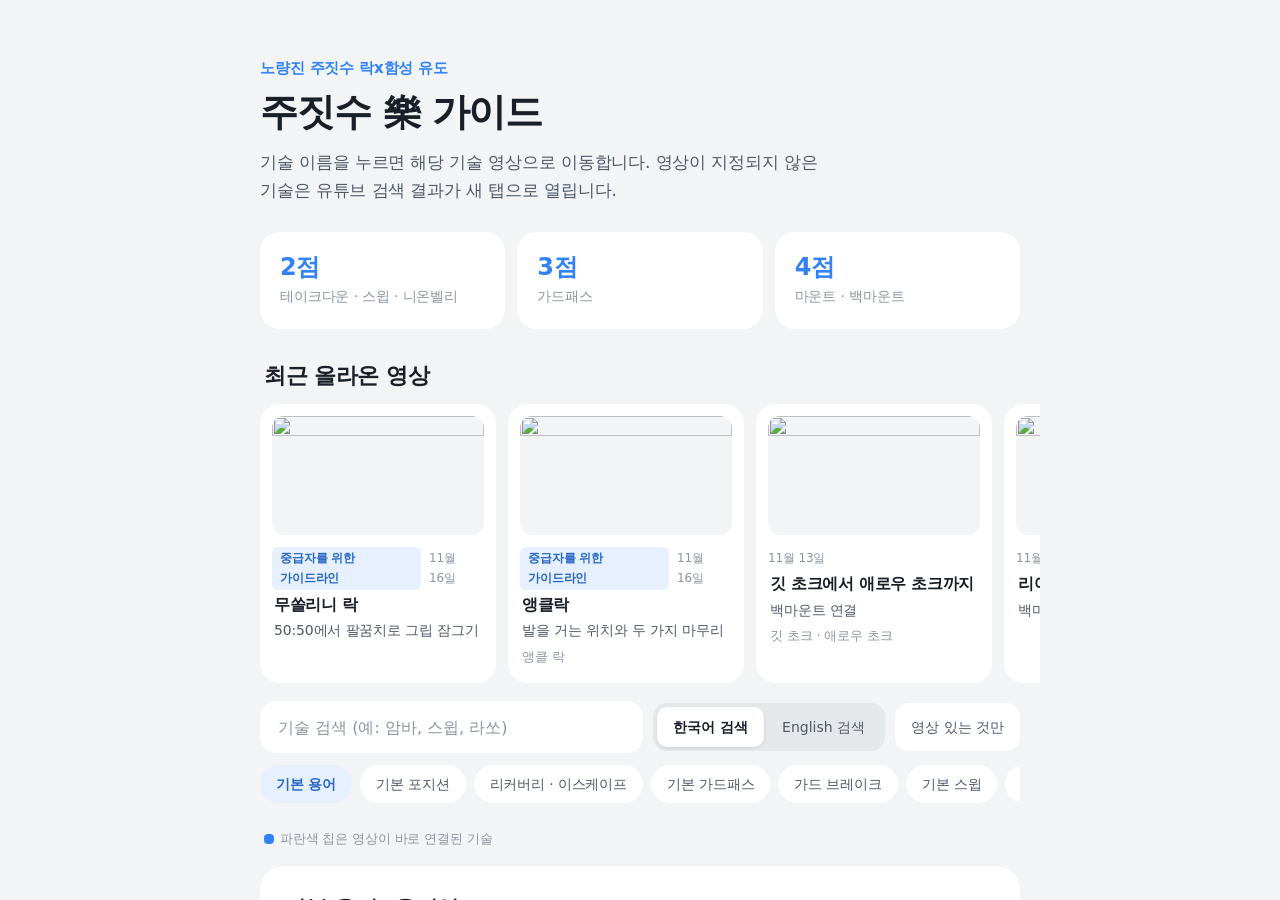
==== index.html @ d5882f91 "최근 올라온 영상 카드, 영상 있는 기술만 보기, 결과 개수, 안내 줄 추가 - 동기화가 기록한 sync/videos.json 으로 최근 영상 8개를 썸네일 카드로 표시 - 검색창" ====
<!doctype html>
<html lang="ko">
<head>
<meta charset="utf-8">
<meta name="viewport" content="width=device-width, initial-scale=1">
<title>주짓수 화이트벨트 영상</title>
<link rel="stylesheet" href="https://cdn.jsdelivr.net/gh/orioncactus/pretendard@v1.3.9/dist/web/variable/pretendardvariable-dynamic-subset.min.css">
<link rel="stylesheet" href="css/style.css?v=20261117e">
</head>
<body>
<div id="scroll">
<div class="wrap">
<header>
  <div class="eyebrow" id="site-eyebrow">노량진 주짓수락 · White Belt</div>
  <h1 id="site-title">화이트벨트 기술 영상</h1>
  <p class="lede" id="site-lede">기술 이름을 누르면 해당 기술 영상으로 이동합니다.</p>
  <div class="preview" id="preview-banner" hidden>관리자 페이지에서 편집 중인 내용을 미리 보는 중입니다. 아직 반영된 내용이 아닙니다.</div>
  <div class="score" id="site-scores" aria-label="기본 점수 체계"></div>
</header>

<section id="recent" class="recent" aria-label="최근 올라온 영상" hidden></section>

<div class="bar">
  <div class="tools">
    <div class="search"><input id="q" type="search" placeholder="기술 검색 (예: 암바, 스윕, 라쏘)" aria-label="기술 검색" autocomplete="off"></div>
    <div class="seg" id="lang-seg" role="group" aria-label="검색 언어">
      <button id="lang-ko" type="button" aria-pressed="true">한국어 검색</button>
      <button id="lang-en" type="button" aria-pressed="false">English 검색</button>
    </div>
    <button class="toggle" id="only-video" type="button" aria-pressed="false">영상 있는 것만</button>
  </div>
  <nav id="nav" aria-label="분류"></nav>
</div>

<div class="legend" id="legend"><span><i></i>파란색 칩은 영상이 바로 연결된 기술</span><span id="result-count" aria-live="polite"></span></div>

<main id="main"></main>

<footer>
  <p id="site-footer"></p>
  <p id="admin-link-wrap"><a id="admin-link" href="admin">관리자</a></p>
</footer>
</div>
</div>
<script src="data.js?v=20261117e"></script>
<script src="js/shared.js?v=20261117e"></script>
<script src="js/app.js?v=20261117e"></script>
</body>
</html>
---- css/style.css ----
/* 토스 스타일: 회색 바탕 위에 평평한 흰 카드, 큰 제목, 파란 포인트 하나.
   #scroll 영역만 스크롤되고, 검색 바(.bar)는 그 맨 위에 고정됩니다. */
:root {
  --bg: #f2f4f6;
  --surface: #ffffff;
  --ink: #191f28;
  --ink-2: #4e5968;
  --muted: #8b95a1;
  --line: #e5e8eb;
  --fill: #f2f4f6;
  --fill-hover: #e5e8eb;
  --accent: #3182f6;
  --accent-ink: #ffffff;
  --accent-soft: color-mix(in srgb, var(--accent) 12%, var(--surface));
  --accent-text: color-mix(in srgb, var(--accent) 80%, #000);
  --mat: #4e5968;
  --danger: #f04452;
  --radius: 24px;
  --shadow: none;
  --font-display: "Pretendard Variable", Pretendard, -apple-system, BlinkMacSystemFont, "Apple SD Gothic Neo", "Malgun Gothic", system-ui, sans-serif;
  --font-body: var(--font-display);
  color-scheme: light;
}
@media (prefers-color-scheme: dark) {
  :root:not([data-theme="light"]) {
    --bg: #17171c; --surface: #202027; --ink: #f9fafb; --ink-2: #c3c6cb; --muted: #9ea4ad;
    --line: #2e2e38; --fill: #2b2b34; --fill-hover: #363641;
    --accent: #4593fc; --accent-ink: #ffffff; --mat: #c3c6cb; --danger: #f66570;
    --accent-text: color-mix(in srgb, var(--accent) 80%, #fff);
    color-scheme: dark;
  }
}
:root[data-theme="dark"] {
  --bg: #17171c; --surface: #202027; --ink: #f9fafb; --ink-2: #c3c6cb; --muted: #9ea4ad;
  --line: #2e2e38; --fill: #2b2b34; --fill-hover: #363641;
  --accent: #4593fc; --accent-ink: #ffffff; --mat: #c3c6cb; --danger: #f66570;
  --accent-text: color-mix(in srgb, var(--accent) 80%, #fff);
  color-scheme: dark;
}
* { box-sizing: border-box; -webkit-tap-highlight-color: transparent; }
[hidden] { display: none !important; }

html, body { height: 100%; margin: 0; }
body {
  height: 100dvh;
  overflow: hidden;
  background: var(--bg); color: var(--ink);
  font-family: var(--font-body); font-size: 16px; line-height: 1.6;
  letter-spacing: -0.01em;
  word-break: keep-all; overflow-wrap: break-word;
  -webkit-font-smoothing: antialiased;
}
#scroll {
  height: 100%;
  overflow-y: auto;
  -webkit-overflow-scrolling: touch;
  overscroll-behavior: contain;
  scroll-behavior: smooth;
  padding-left: max(20px, env(safe-area-inset-left, 0px));
  padding-right: max(20px, env(safe-area-inset-right, 0px));
  padding-bottom: 72px;
}
.wrap { max-width: 760px; margin: 0 auto; }
a:focus-visible, button:focus-visible, input:focus-visible, textarea:focus-visible, select:focus-visible, summary:focus-visible {
  outline: 2px solid var(--accent); outline-offset: 2px;
}

/* 머리말 */
header { padding-block: 56px 28px; }
.eyebrow { display: block; font-size: 15px; font-weight: 600; color: var(--accent); }
h1 { font-family: var(--font-display); font-weight: 700; font-size: clamp(28px, 6vw, 38px); line-height: 1.3; letter-spacing: -0.03em; margin: 8px 0 12px; text-wrap: balance; }
.lede { color: var(--ink-2); font-size: 17px; line-height: 1.6; max-width: 36em; margin: 0; }
.preview { margin-top: 16px; padding: 12px 16px; font-size: 14px; border-radius: 14px; background: var(--accent-soft); color: var(--accent-text); }

.score { display: grid; grid-template-columns: repeat(auto-fit, minmax(150px, 1fr)); gap: 12px; margin-top: 28px; }
.score div { padding: 20px; background: var(--surface); border-radius: 20px; min-width: 0; }
.score b { font-weight: 700; font-size: 24px; letter-spacing: -0.02em; color: var(--accent); display: block; line-height: 1.3; }
.score span { font-size: 14px; color: var(--muted); }

/* 검색 바 */
.bar { position: sticky; top: 0; z-index: 20; background: var(--bg); padding-block: 12px 10px; }
.tools { display: flex; flex-wrap: wrap; gap: 10px; align-items: center; }
.search { flex: 1 1 240px; min-width: 0; }
.search input {
  width: 100%; height: 52px; font: inherit; font-size: 16px; color: var(--ink); background: var(--surface);
  border: 0; padding: 0 18px; border-radius: 16px; box-shadow: inset 0 0 0 2px transparent;
  transition: box-shadow .15s;
}
.search input::placeholder { color: var(--muted); }
.search input:focus { outline: 0; box-shadow: inset 0 0 0 2px var(--accent); }
.seg { display: inline-flex; padding: 4px; gap: 2px; border-radius: 14px; background: var(--fill-hover); }
.seg button { font: inherit; font-size: 14px; height: 40px; padding: 0 16px; border: 0; border-radius: 10px; background: transparent; color: var(--ink-2); cursor: pointer; transition: background .15s, color .15s; }
.seg button[aria-pressed="true"] { background: var(--surface); color: var(--ink); font-weight: 600; box-shadow: 0 1px 3px rgba(0, 0, 0, .1); }
nav { display: flex; gap: 8px; overflow-x: auto; margin-top: 12px; padding-bottom: 2px; scrollbar-width: none; }
nav::-webkit-scrollbar { display: none; }
nav a { flex: none; display: inline-flex; align-items: center; height: 38px; font-size: 14px; font-weight: 500; color: var(--ink-2); text-decoration: none; padding: 0 16px; border-radius: 999px; background: var(--surface); transition: background .15s, color .15s; }
nav a:hover { color: var(--ink); }
nav a[aria-current="true"] { background: var(--accent-soft); color: var(--accent-text); font-weight: 600; }

/* 최근 올라온 영상 */
.recent { margin-top: 4px; }
.recent h2 { margin: 0 0 12px 4px; }
.rail { display: flex; gap: 12px; overflow-x: auto; scroll-snap-type: x proximity; padding: 2px 0 6px; scrollbar-width: none; margin-right: -20px; padding-right: 20px; }
.rail::-webkit-scrollbar { display: none; }
.vcard { flex: none; width: 236px; scroll-snap-align: start; display: flex; flex-direction: column; gap: 4px; padding: 12px 12px 16px; background: var(--surface); border-radius: 20px; color: var(--ink); text-decoration: none; transition: transform .1s; }
.vcard:active { transform: scale(.98); }
.vcard img { display: block; width: 100%; aspect-ratio: 16 / 9; object-fit: cover; border-radius: 12px; background: var(--fill); margin-bottom: 8px; }
.vmeta { display: flex; align-items: center; gap: 8px; min-height: 22px; }
.vtag { font-size: 12px; font-weight: 600; color: var(--accent-text); background: var(--accent-soft); padding: 2px 8px; border-radius: 6px; }
.vdate { font-size: 12px; color: var(--muted); }
.vtitle { font-size: 16px; font-weight: 700; line-height: 1.4; letter-spacing: -0.02em; padding-inline: 2px; }
.vsub { font-size: 14px; color: var(--ink-2); line-height: 1.45; padding-inline: 2px; display: -webkit-box; -webkit-line-clamp: 2; -webkit-box-orient: vertical; overflow: hidden; }
.vtech { font-size: 13px; color: var(--muted); padding-inline: 2px; margin-top: 2px; }

/* 안내 줄 + 결과 개수 */
.legend { display: flex; justify-content: space-between; align-items: center; gap: 12px; margin: 14px 4px 0; font-size: 13px; color: var(--muted); }
.legend i { display: inline-block; width: 10px; height: 10px; border-radius: 4px; background: var(--accent); margin-right: 6px; vertical-align: -1px; }
#result-count { font-weight: 600; color: var(--ink-2); }
.toggle { font: inherit; font-size: 14px; height: 48px; padding: 0 16px; border: 0; border-radius: 14px; background: var(--surface); color: var(--ink-2); cursor: pointer; transition: background .15s, color .15s; }
.toggle[aria-pressed="true"] { background: var(--accent-soft); color: var(--accent-text); font-weight: 600; }

/* 분류 카드 */
main section {
  margin-top: 16px; padding: 28px 24px 12px;
  background: var(--surface); border-radius: var(--radius);
  scroll-margin-top: calc(var(--bar-h, 130px) + 4px);
}
h2 { font-family: var(--font-display); font-weight: 700; font-size: 22px; line-height: 1.35; letter-spacing: -0.02em; margin: 0 0 4px; }
.desc { color: var(--muted); font-size: 15px; margin: 0 0 8px; }
.row { display: grid; grid-template-columns: 140px 1fr; gap: 10px 16px; padding: 20px 0; border-top: 1px solid var(--line); }
.rows .row:first-child { border-top: 0; }
.row h3 { margin: 0; font-size: 15px; font-weight: 600; color: var(--ink-2); padding-top: 9px; min-width: 0; }
.note { font-size: 14px; padding: 12px 14px; border-radius: 14px; background: var(--fill); color: var(--ink-2); margin: 0 0 12px; }
.pills { display: flex; flex-wrap: wrap; gap: 8px; min-width: 0; }
.pill {
  display: inline-flex; align-items: center;
  min-height: 40px; padding: 0 16px; font-size: 15px; font-weight: 500; border-radius: 12px;
  color: var(--ink); text-decoration: none; background: var(--fill);
  transition: background .15s, transform .1s;
}
.pill:hover { background: var(--fill-hover); }
.pill:active { transform: scale(.97); }
/* 영상 주소가 지정된 기술: 파란색 */
.pill.has-video { background: var(--accent-soft); color: var(--accent-text); font-weight: 600; }
.pill.has-video:hover { background: color-mix(in srgb, var(--accent) 20%, var(--surface)); }
.empty { padding: 56px 0; text-align: center; color: var(--muted); }

footer { margin-top: 40px; padding-inline: 4px; font-size: 13px; line-height: 1.6; color: var(--muted); text-align: center; }
footer p { margin: 0 0 8px; }
footer a { color: var(--muted); }

@media (max-width: 560px) {
  header { padding-block: 36px 20px; }
  .lede { font-size: 16px; }
  .bar { padding-block: 8px 8px; }
  .search input { height: 46px; border-radius: 14px; }
  .seg { padding: 3px; }
  .seg button { height: 34px; font-size: 13px; padding: 0 14px; }
  .toggle { height: 40px; font-size: 13px; padding: 0 14px; border-radius: 12px; }
  .vcard { width: 212px; }
  nav { margin-top: 8px; }
  nav a { height: 34px; padding: 0 14px; }
  main section { padding: 22px 18px 8px; border-radius: 20px; }
  .row { grid-template-columns: 1fr; padding: 16px 0; }
  .row h3 { padding-top: 0; }
  /* 점수표는 한 장의 목록 카드로 */
  .score { grid-template-columns: 1fr; gap: 0; padding: 6px 20px; background: var(--surface); border-radius: 20px; }
  .score div { display: flex; justify-content: space-between; align-items: center; gap: 16px; padding: 14px 0; border-radius: 0; background: none; }
  .score div + div { border-top: 1px solid var(--line); }
  .score b { font-size: 20px; flex: none; }
  .score span { text-align: right; }
}
@media (prefers-reduced-motion: reduce) {
  #scroll { scroll-behavior: auto; }
  .pill, .seg button, .toggle, nav a, .search input, .vcard { transition: none; }
  .pill:active, .vcard:active { transform: none; }
}
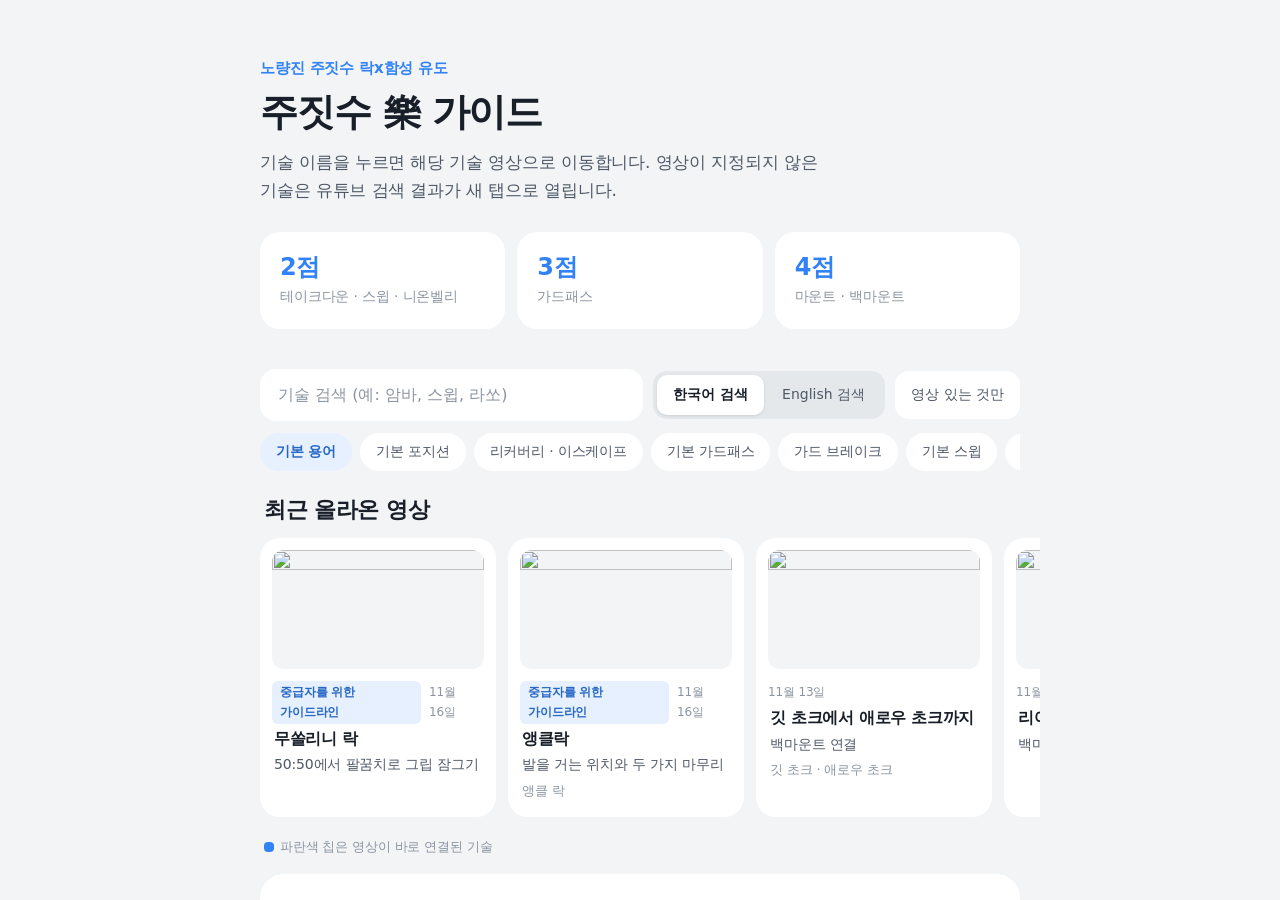
==== commit fa19244f: "검색창이 먼저 보이도록 최근 영상 카드를 검색 바 아래로 이동 Co-Authored-By: Claude Sonnet 5.5 <noreply@anthropic.com> Claude-" ====
--- a/index.html
+++ b/index.html
@@ -5,7 +5,7 @@
 <meta name="viewport" content="width=device-width, initial-scale=1">
 <title>주짓수 화이트벨트 영상</title>
 <link rel="stylesheet" href="https://cdn.jsdelivr.net/gh/orioncactus/pretendard@v1.3.9/dist/web/variable/pretendardvariable-dynamic-subset.min.css">
-<link rel="stylesheet" href="css/style.css?v=20261117e">
+<link rel="stylesheet" href="css/style.css?v=20261117f">
 </head>
 <body>
 <div id="scroll">
@@ -17,8 +17,6 @@
   <div class="preview" id="preview-banner" hidden>관리자 페이지에서 편집 중인 내용을 미리 보는 중입니다. 아직 반영된 내용이 아닙니다.</div>
   <div class="score" id="site-scores" aria-label="기본 점수 체계"></div>
 </header>
-
-<section id="recent" class="recent" aria-label="최근 올라온 영상" hidden></section>
 
 <div class="bar">
   <div class="tools">
@@ -32,6 +30,8 @@
   <nav id="nav" aria-label="분류"></nav>
 </div>
 
+<section id="recent" class="recent" aria-label="최근 올라온 영상" hidden></section>
+
 <div class="legend" id="legend"><span><i></i>파란색 칩은 영상이 바로 연결된 기술</span><span id="result-count" aria-live="polite"></span></div>
 
 <main id="main"></main>
@@ -42,8 +42,8 @@
 </footer>
 </div>
 </div>
-<script src="data.js?v=20261117e"></script>
-<script src="js/shared.js?v=20261117e"></script>
-<script src="js/app.js?v=20261117e"></script>
+<script src="data.js?v=20261117f"></script>
+<script src="js/shared.js?v=20261117f"></script>
+<script src="js/app.js?v=20261117f"></script>
 </body>
 </html>
--- a/css/style.css
+++ b/css/style.css
@@ -98,7 +98,7 @@
 nav a[aria-current="true"] { background: var(--accent-soft); color: var(--accent-text); font-weight: 600; }
 
 /* 최근 올라온 영상 */
-.recent { margin-top: 4px; }
+.recent { margin-top: 12px; }
 .recent h2 { margin: 0 0 12px 4px; }
 .rail { display: flex; gap: 12px; overflow-x: auto; scroll-snap-type: x proximity; padding: 2px 0 6px; scrollbar-width: none; margin-right: -20px; padding-right: 20px; }
 .rail::-webkit-scrollbar { display: none; }
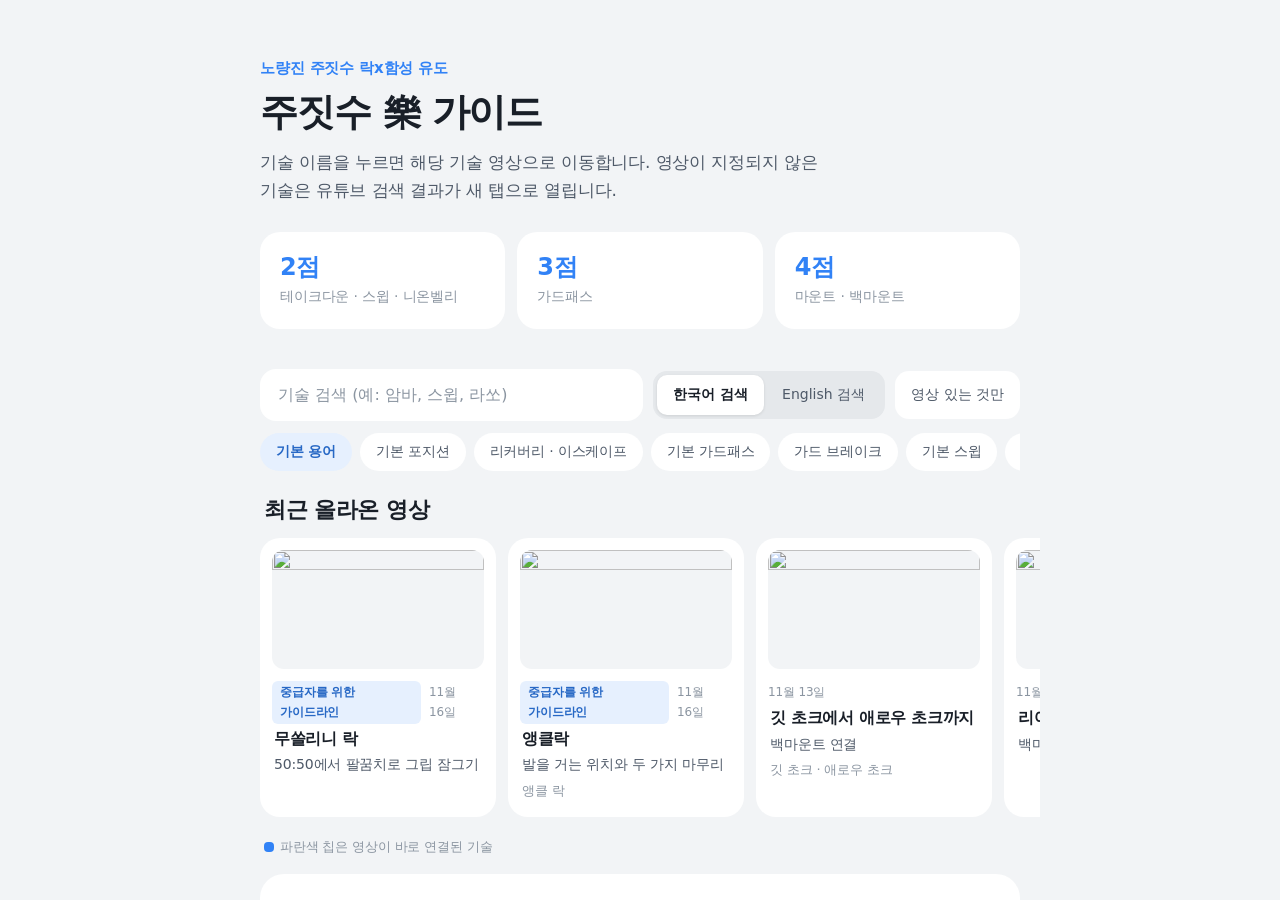
==== commit 23de1328: "관리자 메뉴에 "영상 동기화" 버튼 추가 버튼을 누르면 GitHub Actions 의 유튜브 영상 동기화를 바로 실행하고, 끝날 때까지 기다린 뒤 최신 data.js 를 화면에 불" ====
--- a/index.html
+++ b/index.html
@@ -5,7 +5,7 @@
 <meta name="viewport" content="width=device-width, initial-scale=1">
 <title>주짓수 화이트벨트 영상</title>
 <link rel="stylesheet" href="https://cdn.jsdelivr.net/gh/orioncactus/pretendard@v1.3.9/dist/web/variable/pretendardvariable-dynamic-subset.min.css">
-<link rel="stylesheet" href="css/style.css?v=20261117f">
+<link rel="stylesheet" href="css/style.css?v=20261117g">
 </head>
 <body>
 <div id="scroll">
@@ -42,8 +42,8 @@
 </footer>
 </div>
 </div>
-<script src="data.js?v=20261117f"></script>
-<script src="js/shared.js?v=20261117f"></script>
-<script src="js/app.js?v=20261117f"></script>
+<script src="data.js?v=20261117g"></script>
+<script src="js/shared.js?v=20261117g"></script>
+<script src="js/app.js?v=20261117g"></script>
 </body>
 </html>
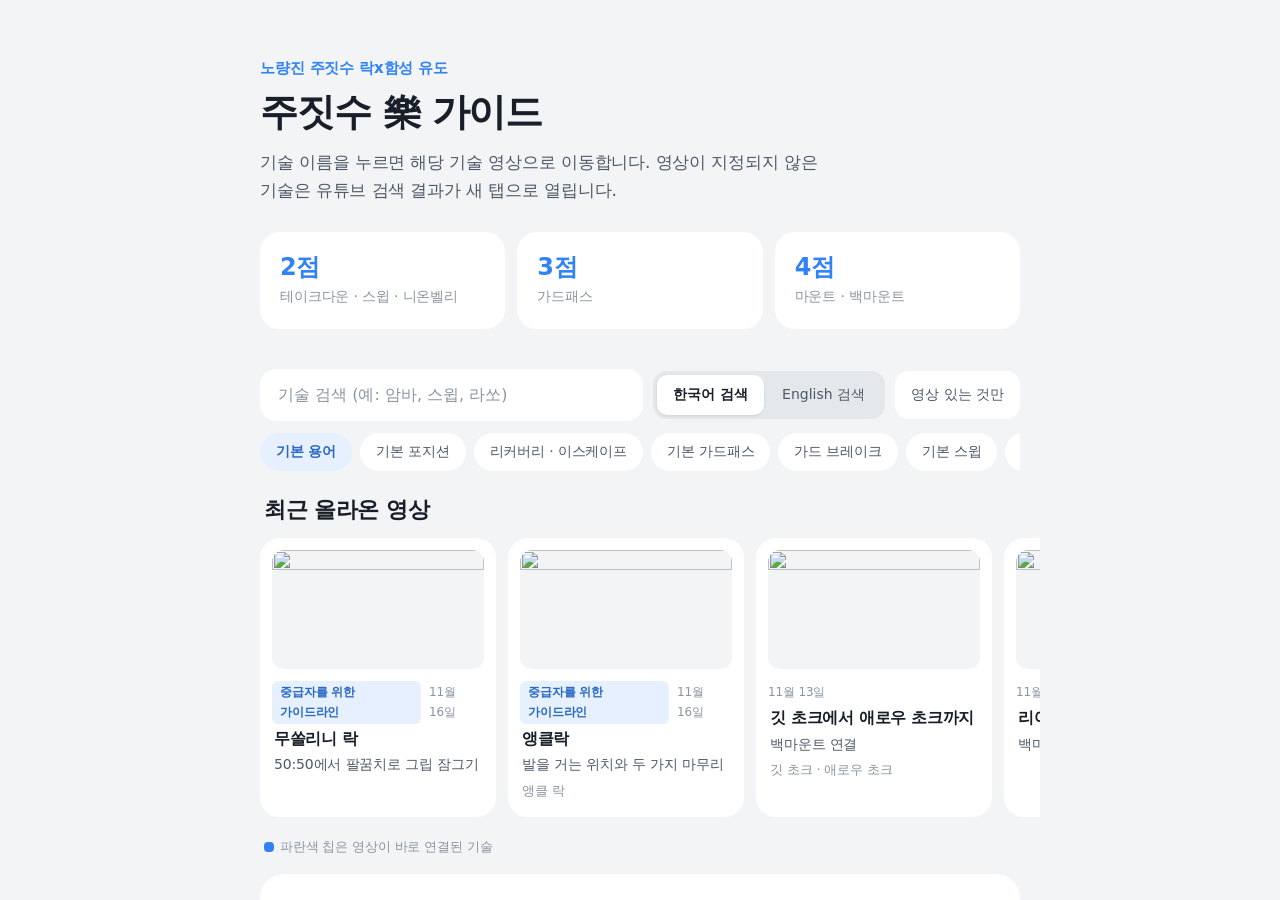
==== commit 95fa5506: "고정 검색 바 옆으로 최근 영상 카드가 비치는 문제 수정 Co-Authored-By: Claude Sonnet 5.5 <noreply@anthropic.com> Claude-Ses" ====
--- a/index.html
+++ b/index.html
@@ -5,7 +5,7 @@
 <meta name="viewport" content="width=device-width, initial-scale=1">
 <title>주짓수 화이트벨트 영상</title>
 <link rel="stylesheet" href="https://cdn.jsdelivr.net/gh/orioncactus/pretendard@v1.3.9/dist/web/variable/pretendardvariable-dynamic-subset.min.css">
-<link rel="stylesheet" href="css/style.css?v=20261117g">
+<link rel="stylesheet" href="css/style.css?v=20261117h">
 </head>
 <body>
 <div id="scroll">
@@ -42,8 +42,8 @@
 </footer>
 </div>
 </div>
-<script src="data.js?v=20261117g"></script>
-<script src="js/shared.js?v=20261117g"></script>
-<script src="js/app.js?v=20261117g"></script>
+<script src="data.js?v=20261117h"></script>
+<script src="js/shared.js?v=20261117h"></script>
+<script src="js/app.js?v=20261117h"></script>
 </body>
 </html>
--- a/css/style.css
+++ b/css/style.css
@@ -78,7 +78,9 @@
 .score span { font-size: 14px; color: var(--muted); }
 
 /* 검색 바 */
-.bar { position: sticky; top: 0; z-index: 20; background: var(--bg); padding-block: 12px 10px; }
+.bar { position: sticky; top: 0; z-index: 20; background: var(--bg); padding-block: 12px 10px;
+  /* 바 배경을 화면 양끝까지 넓혀서, 좌우로 삐져나온 카드가 바 옆으로 비치지 않게 함 */
+  box-shadow: 0 0 0 100vmax var(--bg); clip-path: inset(0 -100vmax); }
 .tools { display: flex; flex-wrap: wrap; gap: 10px; align-items: center; }
 .search { flex: 1 1 240px; min-width: 0; }
 .search input {
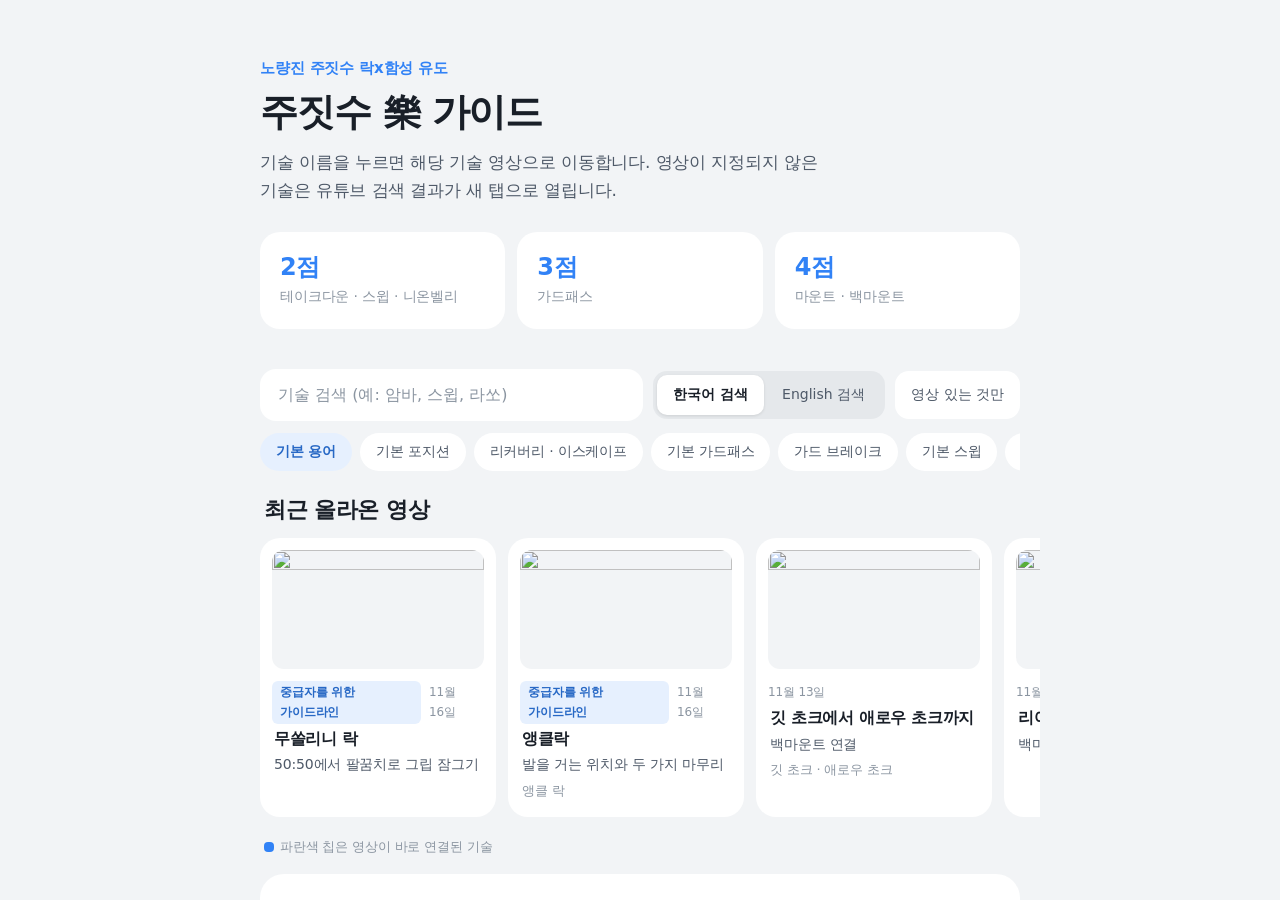
==== commit 1b09ebf3: "모바일 관리자 화면에서 메뉴와 하단 탭이 잘려 안 눌리던 문제 수정 공개 페이지용 .bar 의 clip-path 가 관리자 화면에도 적용되어, 바 아래로 펼쳐지는 더보기 메뉴와 화" ====
--- a/index.html
+++ b/index.html
@@ -3,9 +3,20 @@
 <head>
 <meta charset="utf-8">
 <meta name="viewport" content="width=device-width, initial-scale=1">
-<title>주짓수 화이트벨트 영상</title>
+<title>주짓수 樂 가이드</title>
+<meta name="description" content="노량진 주짓수락 화이트벨트 기술 영상 모음. 기술 이름을 누르면 해당 영상으로 이동합니다.">
+<!-- 카카오톡, 메신저 링크 미리보기용. 이 정보는 JavaScript가 아니라 여기에 직접 적혀 있어야 읽힙니다. -->
+<meta property="og:type" content="website">
+<meta property="og:site_name" content="주짓수 樂 가이드">
+<meta property="og:title" content="주짓수 樂 가이드">
+<meta property="og:description" content="노량진 주짓수락 화이트벨트 기술 영상 모음. 기술 이름을 누르면 해당 영상으로 이동합니다.">
+<meta property="og:url" content="https://www.noryangjinbjj.cloud/">
+<meta property="og:image" content="https://www.noryangjinbjj.cloud/og-image.png">
+<meta property="og:image:width" content="1200">
+<meta property="og:image:height" content="630">
+<meta name="twitter:card" content="summary_large_image">
 <link rel="stylesheet" href="https://cdn.jsdelivr.net/gh/orioncactus/pretendard@v1.3.9/dist/web/variable/pretendardvariable-dynamic-subset.min.css">
-<link rel="stylesheet" href="css/style.css?v=20261117h">
+<link rel="stylesheet" href="css/style.css?v=20261117j">
 </head>
 <body>
 <div id="scroll">
@@ -42,8 +53,8 @@
 </footer>
 </div>
 </div>
-<script src="data.js?v=20261117h"></script>
-<script src="js/shared.js?v=20261117h"></script>
-<script src="js/app.js?v=20261117h"></script>
+<script src="data.js?v=20261117j"></script>
+<script src="js/shared.js?v=20261117j"></script>
+<script src="js/app.js?v=20261117j"></script>
 </body>
 </html>
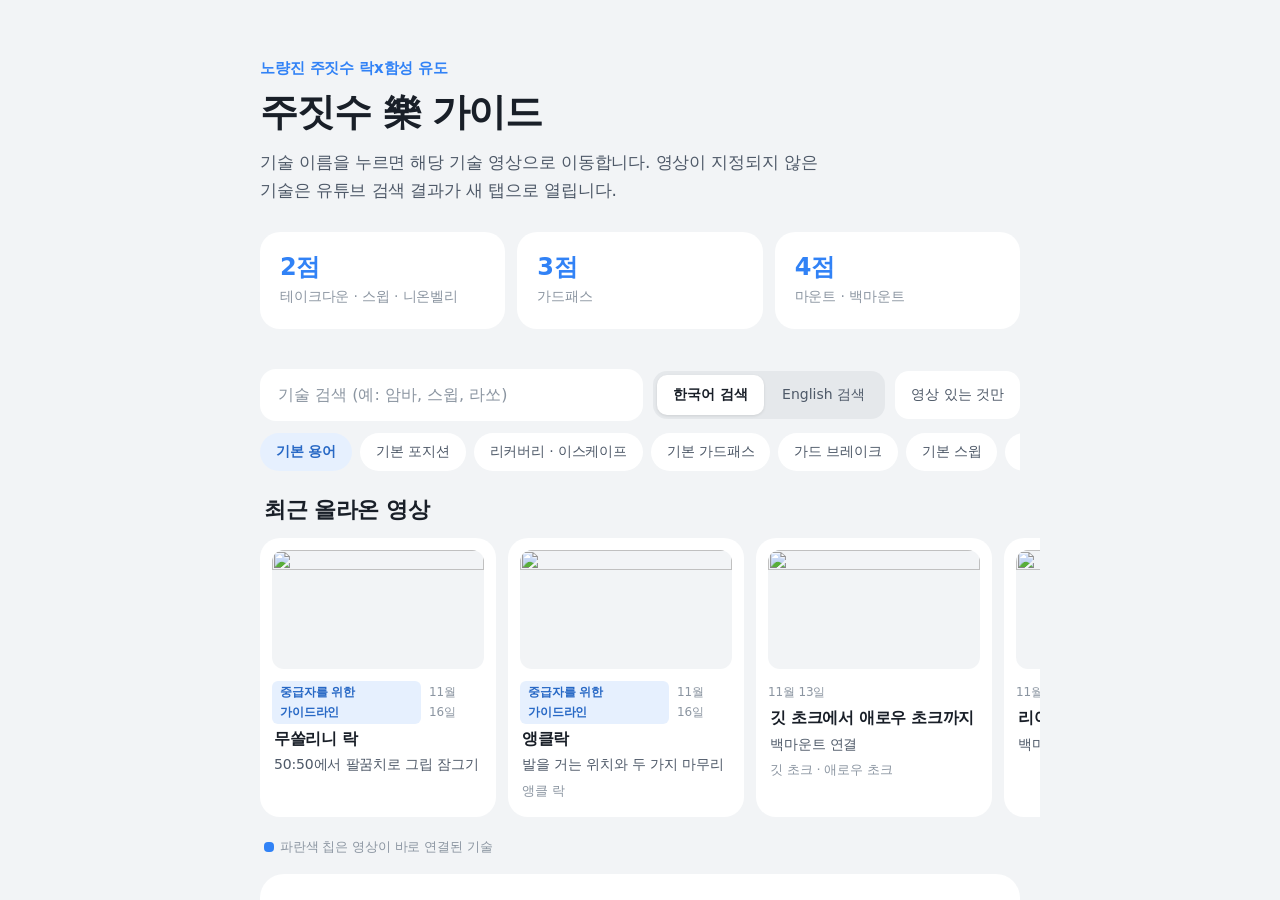
==== commit fa1f776b: "Update homepage title" ====
--- a/index.html
+++ b/index.html
@@ -23,7 +23,7 @@
 <div class="wrap">
 <header>
   <div class="eyebrow" id="site-eyebrow">노량진 주짓수락 · White Belt</div>
-  <h1 id="site-title">화이트벨트 기술 영상</h1>
+  <h1 id="site-title">노량진 주짓수 락 x 함성유도</h1>
   <p class="lede" id="site-lede">기술 이름을 누르면 해당 기술 영상으로 이동합니다.</p>
   <div class="preview" id="preview-banner" hidden>관리자 페이지에서 편집 중인 내용을 미리 보는 중입니다. 아직 반영된 내용이 아닙니다.</div>
   <div class="score" id="site-scores" aria-label="기본 점수 체계"></div>
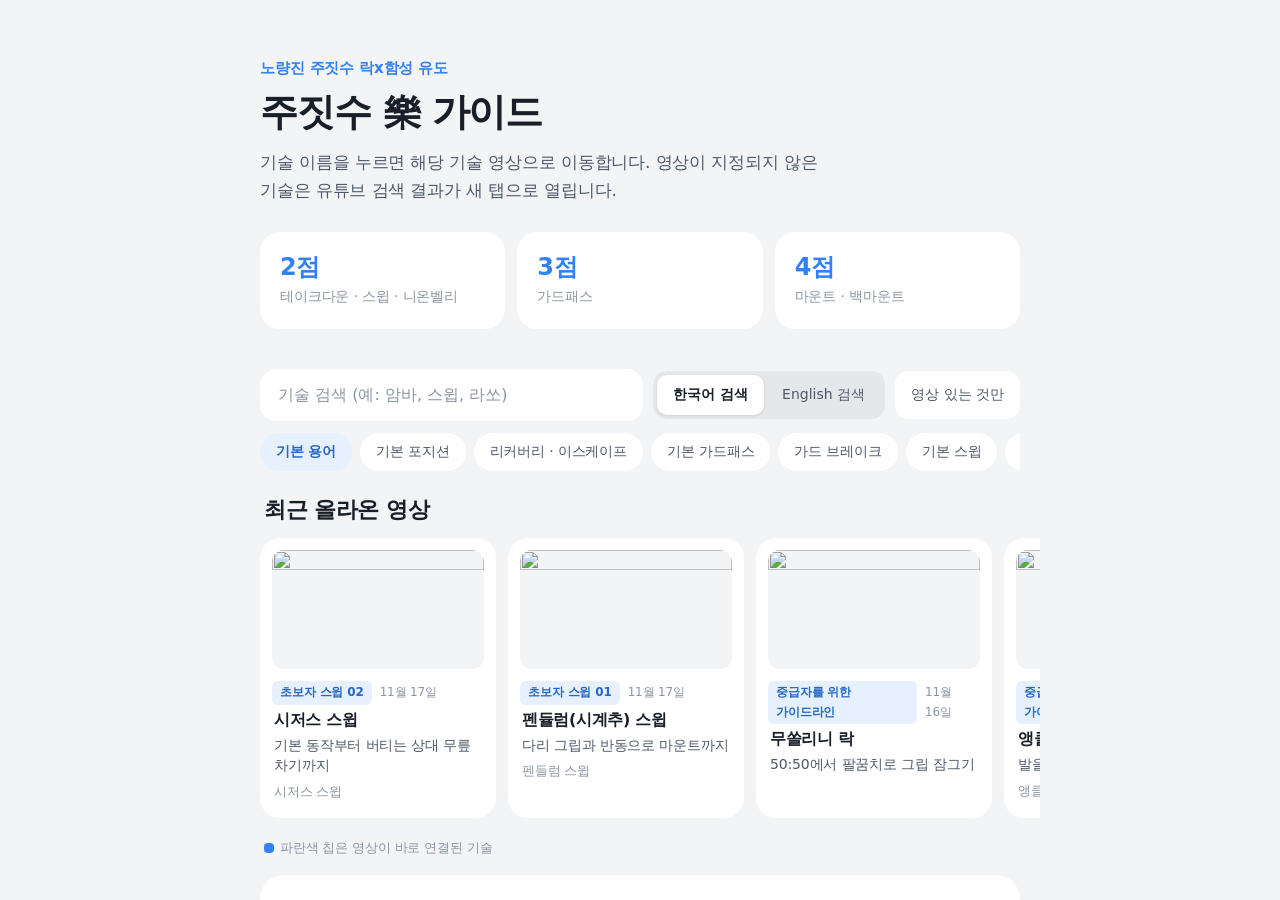
==== commit 12e486a0: "홈 화면에 추가하면 앱처럼 열리는 PWA 설정 추가(매니페스트, 아이콘, 서비스 워커)와 설치 안내 Co-Authored-By: Claude Sonnet 5.5 <noreply@a" ====
--- a/index.html
+++ b/index.html
@@ -15,6 +15,15 @@
 <meta property="og:image:width" content="1200">
 <meta property="og:image:height" content="630">
 <meta name="twitter:card" content="summary_large_image">
+<!-- 아이폰/안드로이드 홈 화면에 추가했을 때 앱처럼 열리게 하는 설정 -->
+<link rel="manifest" href="manifest.webmanifest">
+<link rel="apple-touch-icon" href="icons/apple-touch-icon.png">
+<meta name="apple-mobile-web-app-capable" content="yes">
+<meta name="mobile-web-app-capable" content="yes">
+<meta name="apple-mobile-web-app-title" content="주짓수 樂">
+<meta name="apple-mobile-web-app-status-bar-style" content="default">
+<meta name="theme-color" content="#f2f4f6" media="(prefers-color-scheme: light)">
+<meta name="theme-color" content="#17171c" media="(prefers-color-scheme: dark)">
 <link rel="stylesheet" href="https://cdn.jsdelivr.net/gh/orioncactus/pretendard@v1.3.9/dist/web/variable/pretendardvariable-dynamic-subset.min.css">
 <link rel="stylesheet" href="css/style.css?v=20261117j">
 </head>
@@ -56,5 +65,11 @@
 <script src="data.js?v=20261117j"></script>
 <script src="js/shared.js?v=20261117j"></script>
 <script src="js/app.js?v=20261117j"></script>
+<script>
+// 홈 화면 앱용 서비스 워커 (인터넷이 안 될 때 마지막 화면을 보여 줌). 실패해도 사이트는 정상 동작한다.
+if ('serviceWorker' in navigator && location.protocol === 'https:') {
+  window.addEventListener('load', function () { navigator.serviceWorker.register('sw.js').catch(function () {}); });
+}
+</script>
 </body>
 </html>
